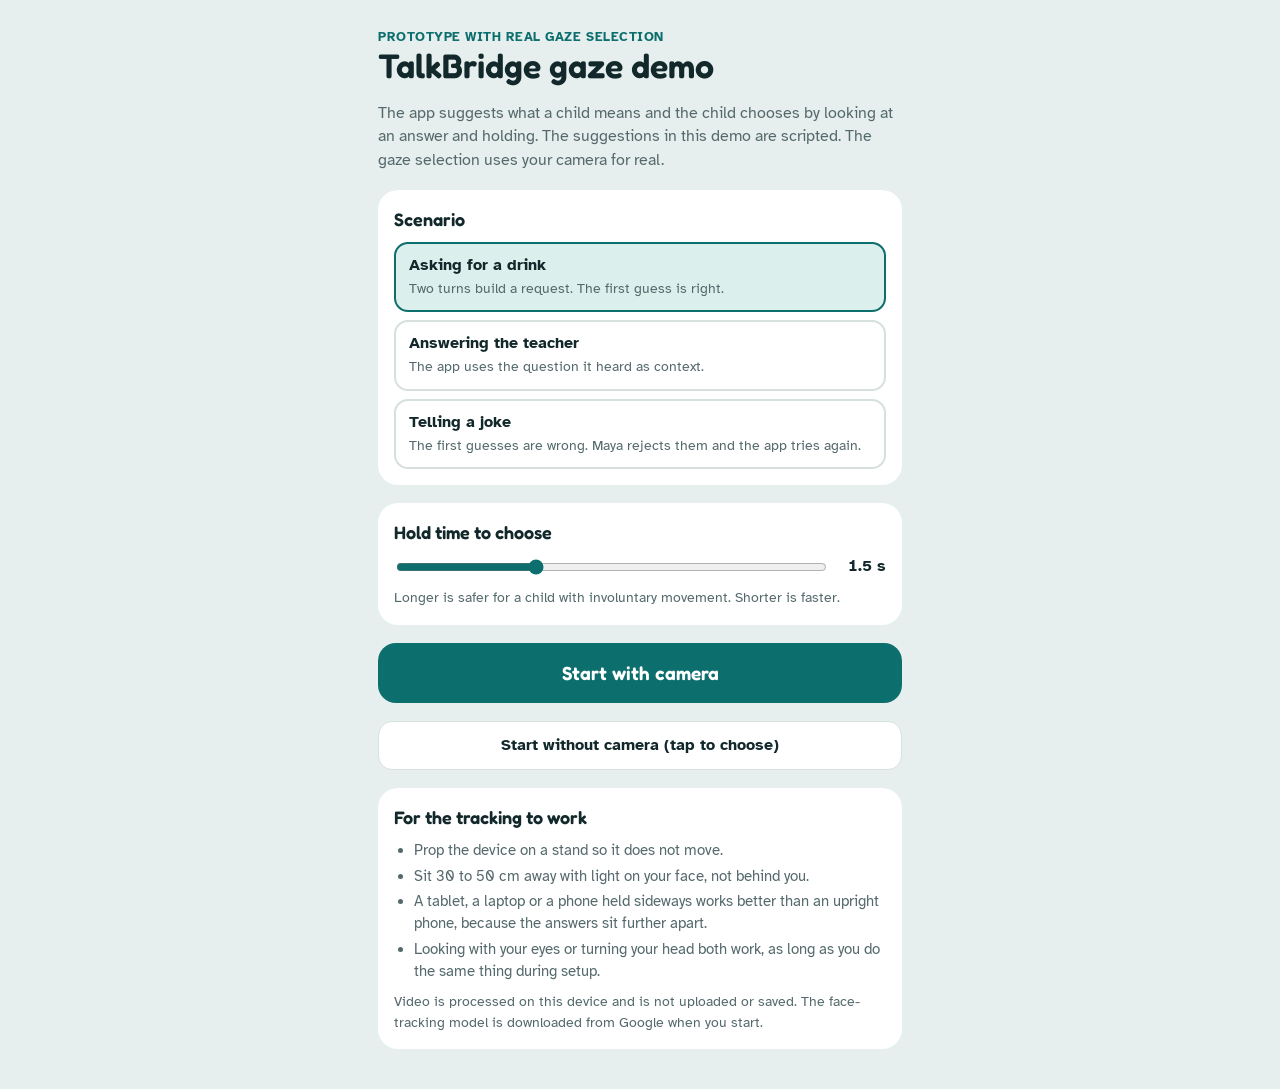
==== prototypes/demo-gaze/index.html @ 210b33aa "initial commit of demo files" ====
<!DOCTYPE html>
<html lang="en">
<head>
<meta charset="utf-8">
<meta name="viewport" content="width=device-width, initial-scale=1">
<title>TalkBridge Gaze Demo</title>
<link rel="preconnect" href="https://fonts.googleapis.com">
<link rel="preconnect" href="https://fonts.gstatic.com" crossorigin>
<link href="https://fonts.googleapis.com/css2?family=Atkinson+Hyperlegible:wght@400;700&family=Fredoka:wght@500;600&display=swap" rel="stylesheet">
<link rel="stylesheet" href="../shared/tokens.css">
<link rel="stylesheet" href="style.css">
</head>
<body>

<!-- Intro and settings -->
<main id="intro">
  <div>
    <p class="eyebrow">Prototype with real gaze selection</p>
    <h1>TalkBridge gaze demo</h1>
  </div>
  <p class="soft">The app suggests what a child means and the child chooses by looking at an answer and holding. The suggestions in this demo are scripted. The gaze selection uses your camera for real.</p>
  <p class="msg" id="introMsg" hidden></p>

  <div class="card">
    <h2>Scenario</h2>
    <div class="scn" id="scn"></div>
  </div>

  <div class="card">
    <h2>Hold time to choose</h2>
    <div class="rangeRow">
      <input type="range" id="dwell" min="0.8" max="3" step="0.1" value="1.5" aria-label="Hold time in seconds">
      <output id="dwellOut" for="dwell">1.5 s</output>
    </div>
    <p class="soft" style="font-size:14px">Longer is safer for a child with involuntary movement. Shorter is faster.</p>
  </div>

  <button class="big" id="startCam">Start with camera</button>
  <button class="ghost" id="recal" hidden>Recalibrate, then start</button>
  <button class="ghost" id="startTap">Start without camera (tap to choose)</button>

  <div class="card">
    <h2>For the tracking to work</h2>
    <ul class="tips">
      <li>Prop the device on a stand so it does not move.</li>
      <li>Sit 30 to 50 cm away with light on your face, not behind you.</li>
      <li>A tablet, a laptop or a phone held sideways works better than an upright phone, because the answers sit further apart.</li>
      <li>Looking with your eyes or turning your head both work, as long as you do the same thing during setup.</li>
    </ul>
    <p class="soft" style="font-size:14px">Video is processed on this device and is not uploaded or saved. The face-tracking model is downloaded from Google when you start.</p>
  </div>
</main>

<!-- Talk screen -->
<div id="app" hidden>
  <div class="top">
    <b>TalkBridge</b>
    <span class="demo">Demo: scripted suggestions</span>
    <button id="menu">Menu</button>
  </div>
  <div class="grid">
    <button class="tgt off" data-i="0"><i class="fill"></i><span class="t"></span><span class="pct"></span></button>
    <button class="tgt off" data-i="1"><i class="fill"></i><span class="t"></span><span class="pct"></span></button>
    <div class="center">
      <div class="camrow" id="camrow" hidden>
        <video id="video" playsinline muted></video>
        <p id="status" aria-live="polite">Starting camera</p>
      </div>
      <div id="mid" aria-live="polite"></div>
      <ul class="said" id="said"></ul>
    </div>
    <button class="tgt off" data-i="2"><i class="fill"></i><span class="t"></span><span class="pct"></span></button>
    <button class="tgt off none" data-i="3"><i class="fill"></i><span class="t"></span><span class="pct"></span></button>
  </div>
</div>

<script src="../shared/scenarios.js"></script>
<script src="app.js"></script>
</body>
</html>
---- prototypes/shared/tokens.css ----
/* Design tokens shared by every demo: colours, fonts, shadows. Light theme first, then dark. */
:root {
  --page: #e6efee;
  --page-2: #f7ecd2;
  --surface: #ffffff;
  --surface-2: #f1f6f5;
  --ink: #12282b;
  --ink-soft: #55696c;
  --line: #d6e1df;
  --primary: #0d6e6e;
  --primary-ink: #ffffff;
  --primary-soft: #dbf0ed;
  --sun: #f4b63a;
  --sun-soft: #fdf1d2;
  --sun-ink: #5a4200;
  --good: #2c8a57;
  --bad: #c2523a;
  --bezel: #12282b;
  --shadow: 0 1px 2px rgba(18,40,43,.06), 0 6px 18px rgba(18,40,43,.08);
  --font-display: "Fredoka", "Trebuchet MS", system-ui, sans-serif;
  --font-body: "Atkinson Hyperlegible", "Verdana", system-ui, sans-serif;
}
@media (prefers-color-scheme: dark) {
  :root:not([data-theme="light"]) {
    color-scheme: dark;
    --page: #0b1618; --page-2: #1c1a10; --surface: #142427; --surface-2: #1b3033; --ink: #e8f1f0;
    --ink-soft: #9fb6b7; --line: #2a4346; --primary: #45bdb3; --primary-ink: #06201f; --primary-soft: #18393a;
    --sun: #f4b63a; --sun-soft: #3d3110; --sun-ink: #f8dd98; --good: #58c389; --bad: #ee866f;
    --bezel: #020607; --shadow: 0 1px 2px rgba(0,0,0,.3), 0 6px 18px rgba(0,0,0,.35);
  }
}
:root[data-theme="dark"] {
  color-scheme: dark;
  --page: #0b1618; --page-2: #1c1a10; --surface: #142427; --surface-2: #1b3033; --ink: #e8f1f0;
  --ink-soft: #9fb6b7; --line: #2a4346; --primary: #45bdb3; --primary-ink: #06201f; --primary-soft: #18393a;
  --sun: #f4b63a; --sun-soft: #3d3110; --sun-ink: #f8dd98; --good: #58c389; --bad: #ee866f;
  --bezel: #020607; --shadow: 0 1px 2px rgba(0,0,0,.3), 0 6px 18px rgba(0,0,0,.35);
}
---- prototypes/demo-gaze/style.css ----
/* Gaze demo. Layout: four large gaze targets in the screen corners, camera preview and status in the middle. */
* { box-sizing: border-box; }
html, body { margin: 0; height: 100%; }
body { background: var(--page); color: var(--ink); font-family: var(--font-body); font-size: 16px; line-height: 1.45; }
button { font: inherit; color: inherit; cursor: pointer; }
button:focus-visible, input:focus-visible { outline: 3px solid var(--sun); outline-offset: 2px; }
h1, h2 { font-family: var(--font-display); font-weight: 600; margin: 0; text-wrap: balance; }
p { margin: 0; }
[hidden] { display: none !important; }

/* Intro */
#intro { max-width: 560px; margin: 0 auto; padding: 28px 18px 40px; display: flex; flex-direction: column; gap: 18px; }
#intro h1 { font-size: 34px; line-height: 1.1; }
.eyebrow { font-size: 13px; font-weight: 700; color: var(--primary); letter-spacing: .04em; text-transform: uppercase; }
.soft { color: var(--ink-soft); }
.card { background: var(--surface); border-radius: 20px; padding: 16px; display: flex; flex-direction: column; gap: 10px; }
.card h2 { font-size: 18px; }
.scn { display: flex; flex-direction: column; gap: 8px; }
.scn button { text-align: left; border: 2px solid var(--line); background: var(--surface); border-radius: 14px; padding: 10px 13px; }
.scn button[aria-pressed="true"] { border-color: var(--primary); background: var(--primary-soft); }
.scn b { display: block; } .scn span { font-size: 14px; color: var(--ink-soft); }
.big { border: 0; background: var(--primary); color: var(--primary-ink); border-radius: 18px; padding: 16px; font-family: var(--font-display); font-weight: 600; font-size: 19px; min-height: 60px; }
.ghost { border: 1.5px solid var(--line); background: var(--surface); border-radius: 14px; padding: 12px 14px; font-weight: 700; }
.tips { margin: 0; padding-left: 20px; color: var(--ink-soft); font-size: 15px; display: flex; flex-direction: column; gap: 4px; }
.rangeRow { display: flex; align-items: center; gap: 12px; }
.rangeRow input { flex: 1; accent-color: var(--primary); }
.rangeRow output { font-variant-numeric: tabular-nums; font-weight: 700; min-width: 4.5ch; text-align: right; }
.msg { background: var(--sun-soft); color: var(--sun-ink); border-radius: 12px; padding: 10px 12px; font-weight: 700; font-size: 15px; }

/* App */
#app { height: 100%; display: flex; flex-direction: column; }
.top { display: flex; align-items: center; gap: 10px; padding: 8px 12px; }
.top b { font-family: var(--font-display); font-size: 18px; }
.top .demo { flex: 1; font-size: 12px; font-weight: 700; color: var(--sun-ink); background: var(--sun-soft); border-radius: 8px; padding: 4px 8px; text-align: center; }
.top button { border: 1.5px solid var(--line); background: var(--surface); border-radius: 999px; padding: 6px 14px; font-size: 14px; font-weight: 700; }
.grid { flex: 1; min-height: 0; display: grid; grid-template-columns: 1fr 1fr; grid-template-rows: minmax(104px, 24%) 1fr minmax(104px, 24%); gap: 10px; padding: 4px 10px 12px; }
.tgt { position: relative; overflow: hidden; border: 3px solid var(--line); background: var(--surface); border-radius: 22px; padding: 10px 12px; display: flex; flex-direction: column; align-items: center; justify-content: center; gap: 4px; text-align: center; transition: border-color .15s, transform .15s; }
.tgt .fill { position: absolute; inset: 0; background: var(--primary-soft); transform: scaleX(var(--p, 0)); transform-origin: left; z-index: 0; }
.tgt .t, .tgt .pct { position: relative; z-index: 1; }
.tgt .t { font-family: var(--font-display); font-weight: 500; font-size: clamp(16px, 4.6vw, 24px); line-height: 1.2; }
.tgt .pct { font-size: 13px; color: var(--ink-soft); font-variant-numeric: tabular-nums; }
.tgt.look { border-color: var(--primary); transform: scale(1.02); }
.tgt.off { visibility: hidden; }
.tgt.none { border-style: dashed; border-color: var(--bad); }
.tgt.none .t { color: var(--bad); font-size: clamp(15px, 4vw, 20px); }
.tgt.cal { visibility: visible; border-color: transparent; background: none; }
.tgt.cal.on::after, .cdot { content: ""; width: 44px; height: 44px; border-radius: 50%; background: var(--sun); box-shadow: 0 0 0 10px var(--sun-soft); animation: pulse 1s ease-in-out infinite; }
@keyframes pulse { 50% { transform: scale(.75); } }
.center { grid-column: 1 / -1; min-height: 0; overflow-y: auto; background: var(--surface); border-radius: 22px; padding: 12px 14px; display: flex; flex-direction: column; align-items: center; gap: 10px; text-align: center; }
.camrow { display: flex; align-items: center; gap: 12px; }
video { width: 96px; height: 72px; object-fit: cover; border-radius: 14px; transform: scaleX(-1); background: #17383b; }
#status { font-size: 13px; font-weight: 700; color: var(--ink-soft); text-align: left; }
.context { font-size: 14px; color: var(--ink-soft); }
.prompt { font-family: var(--font-display); font-size: 20px; }
.spoken { background: var(--primary); color: var(--primary-ink); border-radius: 22px 22px 22px 6px; padding: 14px 18px; font-family: var(--font-display); font-size: 22px; line-height: 1.25; }
.spoken small { display: block; font-family: var(--font-body); font-size: 12px; font-weight: 700; opacity: .85; }
.said { list-style: none; padding: 0; margin: 0; display: flex; flex-wrap: wrap; gap: 6px; justify-content: center; }
.said li { font-size: 14px; padding: 5px 11px; background: var(--primary-soft); border-radius: 14px; }
.btnrow { display: flex; flex-wrap: wrap; gap: 8px; justify-content: center; }
@media (prefers-reduced-motion: reduce) { *, *::before, *::after { transition: none !important; animation: none !important; } }
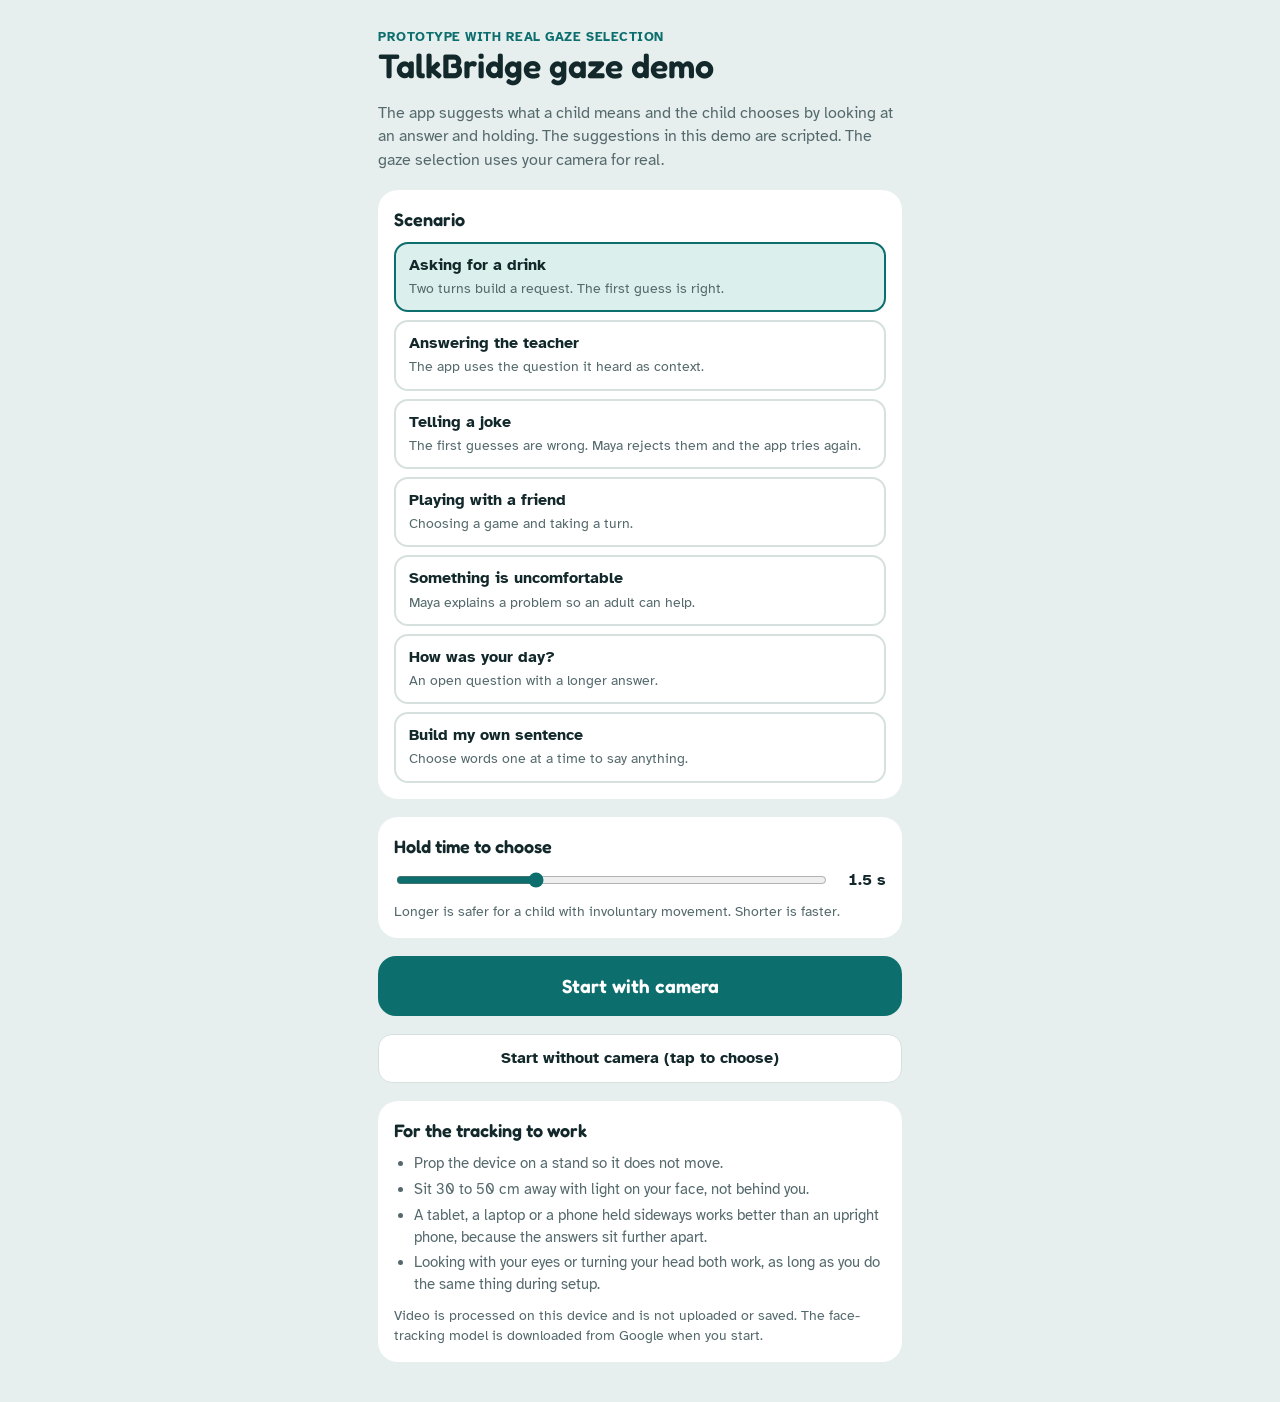
==== commit 4cded74e: "add sentence builder scenarios" ====
--- a/prototypes/demo-gaze/index.html
+++ b/prototypes/demo-gaze/index.html
@@ -63,8 +63,9 @@
     <button class="tgt off" data-i="1"><i class="fill"></i><span class="t"></span><span class="pct"></span></button>
     <div class="center">
       <div class="camrow" id="camrow" hidden>
-        <video id="video" playsinline muted></video>
-        <p id="status" aria-live="polite">Starting camera</p>
+        <video id="video" playsinline muted autoplay title="Tap to enlarge"></video>
+        <div><p id="status" aria-live="polite">Starting camera</p><p id="caminfo" style="font-size:12px;color:var(--ink-soft);text-align:left"></p></div>
+        <button class="ghost" id="swap" hidden style="padding:6px 12px;font-size:13px">Switch camera</button>
       </div>
       <div id="mid" aria-live="polite"></div>
       <ul class="said" id="said"></ul>
@@ -75,6 +76,7 @@
 </div>
 
 <script src="../shared/scenarios.js"></script>
+<script src="../shared/builder.js"></script>
 <script src="app.js"></script>
 </body>
 </html>
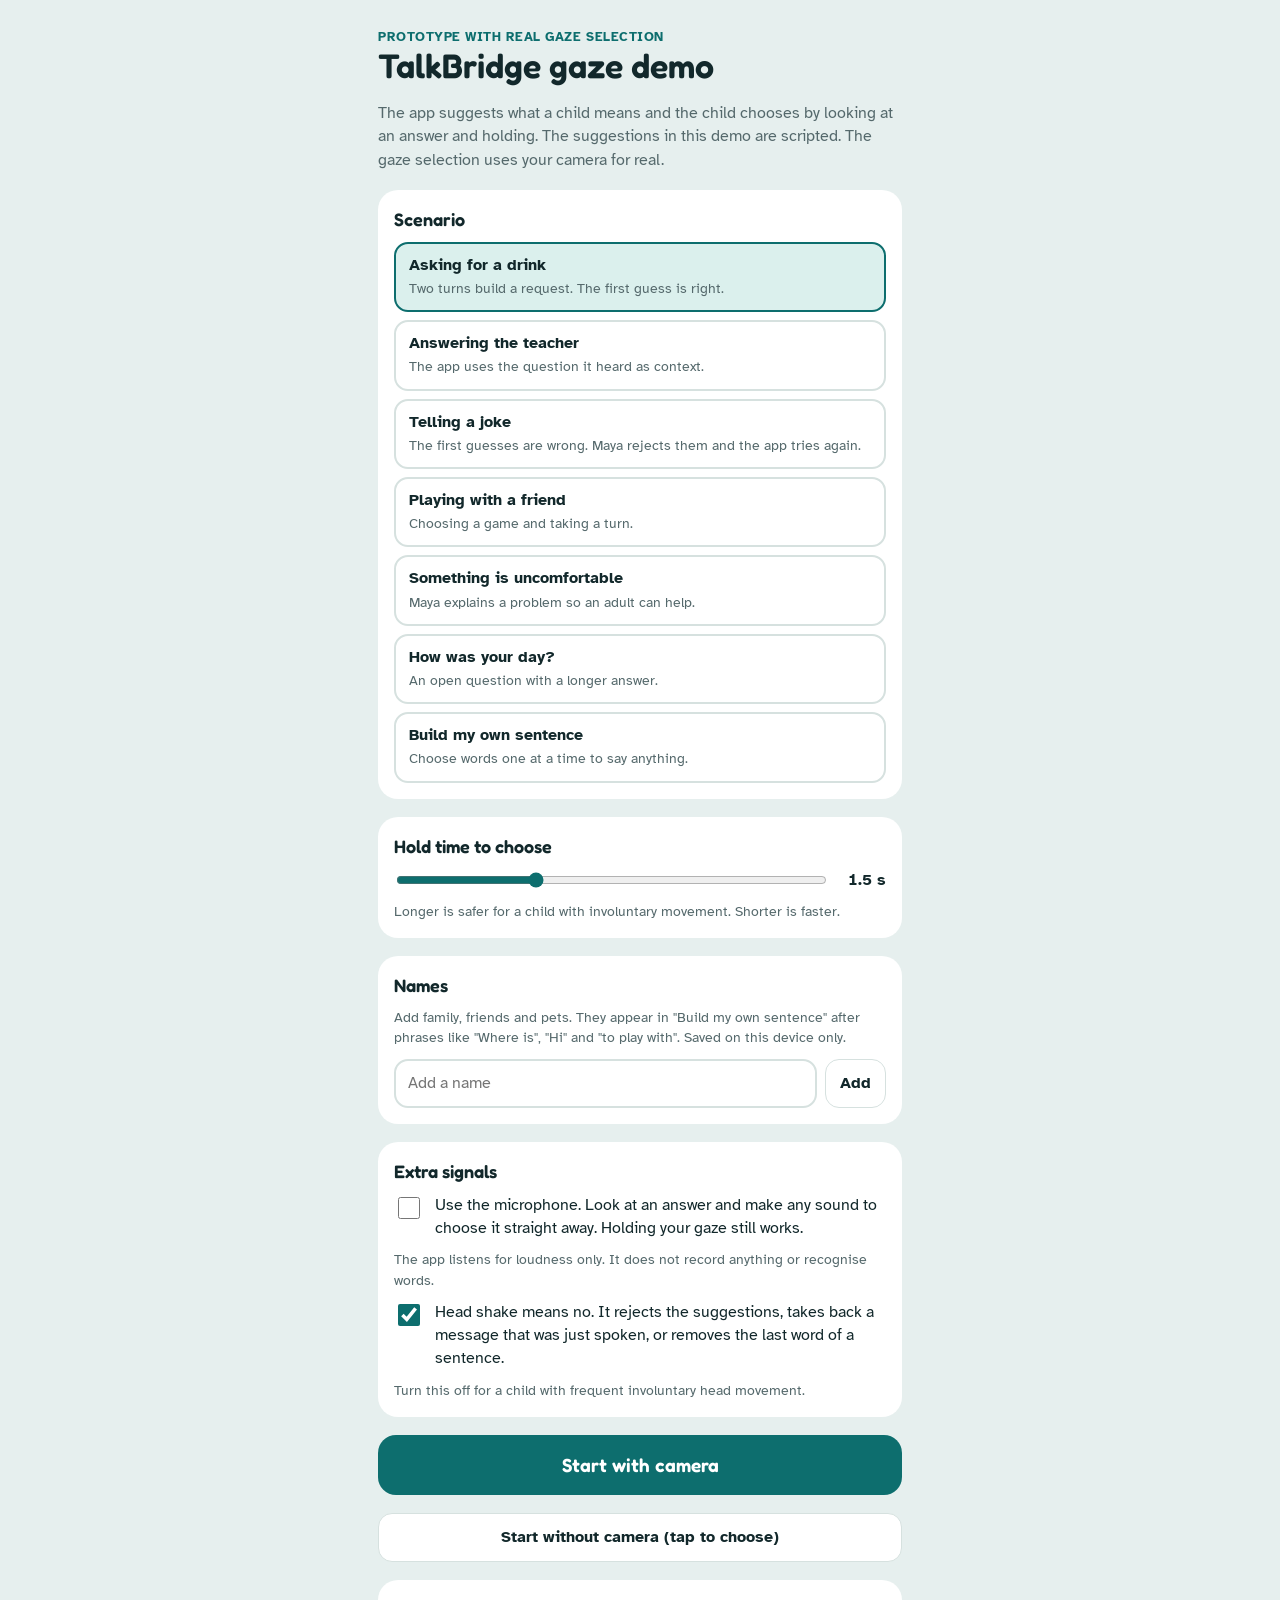
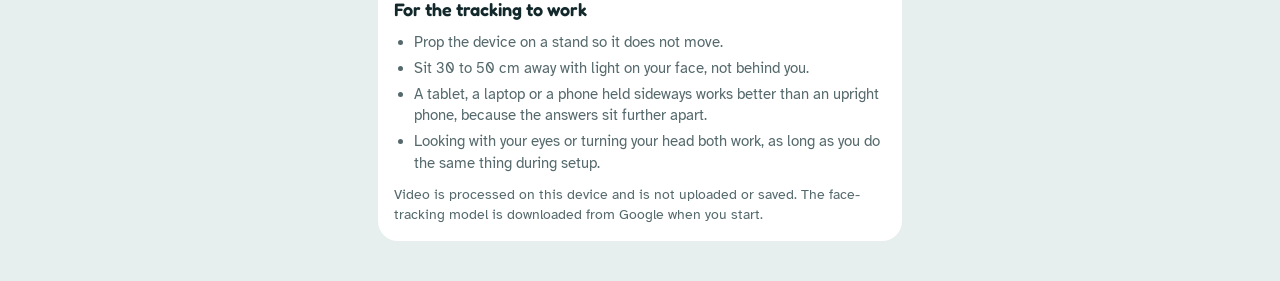
==== commit 2a33a9ff: "tuning gaze tracking with sound and indicating no with a headshake" ====
--- a/prototypes/demo-gaze/index.html
+++ b/prototypes/demo-gaze/index.html
@@ -35,6 +35,30 @@
     <p class="soft" style="font-size:14px">Longer is safer for a child with involuntary movement. Shorter is faster.</p>
   </div>
 
+  <div class="card">
+    <h2>Names</h2>
+    <p class="soft" style="font-size:14px">Add family, friends and pets. They appear in "Build my own sentence" after phrases like "Where is", "Hi" and "to play with". Saved on this device only.</p>
+    <form id="nameForm" style="display:flex;gap:8px">
+      <input class="field" id="nameInput" type="text" maxlength="20" autocomplete="off" placeholder="Add a name" aria-label="Name to add">
+      <button class="ghost" type="submit">Add</button>
+    </form>
+    <ul class="names" id="nameList"></ul>
+  </div>
+
+  <div class="card">
+    <h2>Extra signals</h2>
+    <label style="display:flex;gap:12px;align-items:flex-start">
+      <input type="checkbox" id="mic" style="width:22px;height:22px;flex:0 0 auto;accent-color:var(--primary)">
+      <span>Use the microphone. Look at an answer and make any sound to choose it straight away. Holding your gaze still works.</span>
+    </label>
+    <p class="soft" style="font-size:14px">The app listens for loudness only. It does not record anything or recognise words.</p>
+    <label style="display:flex;gap:12px;align-items:flex-start">
+      <input type="checkbox" id="shake" checked style="width:22px;height:22px;flex:0 0 auto;accent-color:var(--primary)">
+      <span>Head shake means no. It rejects the suggestions, takes back a message that was just spoken, or removes the last word of a sentence.</span>
+    </label>
+    <p class="soft" style="font-size:14px">Turn this off for a child with frequent involuntary head movement.</p>
+  </div>
+
   <button class="big" id="startCam">Start with camera</button>
   <button class="ghost" id="recal" hidden>Recalibrate, then start</button>
   <button class="ghost" id="startTap">Start without camera (tap to choose)</button>
@@ -64,8 +88,10 @@
     <div class="center">
       <div class="camrow" id="camrow" hidden>
         <video id="video" playsinline muted autoplay title="Tap to enlarge"></video>
-        <div><p id="status" aria-live="polite">Starting camera</p><p id="caminfo" style="font-size:12px;color:var(--ink-soft);text-align:left"></p></div>
-        <button class="ghost" id="swap" hidden style="padding:6px 12px;font-size:13px">Switch camera</button>
+        <div><p id="status" aria-live="polite">Starting camera</p><p id="caminfo" style="font-size:12px;color:var(--ink-soft);text-align:left"></p>
+          <div id="meterRow" hidden style="display:flex;align-items:center;gap:6px;font-size:12px;color:var(--ink-soft)">Sound<span style="display:inline-block;width:80px;height:8px;border-radius:4px;background:var(--surface-2);overflow:hidden"><i id="meter" style="display:block;height:100%;width:0;background:var(--primary)"></i></span></div></div>
+        <div style="display:flex;flex-direction:column;gap:6px"><button class="ghost" id="recentre" style="padding:6px 12px;font-size:13px">Re-centre</button>
+        <button class="ghost" id="swap" hidden style="padding:6px 12px;font-size:13px">Switch camera</button></div>
       </div>
       <div id="mid" aria-live="polite"></div>
       <ul class="said" id="said"></ul>
--- a/prototypes/demo-gaze/style.css
+++ b/prototypes/demo-gaze/style.css
@@ -25,6 +25,12 @@
 .rangeRow { display: flex; align-items: center; gap: 12px; }
 .rangeRow input { flex: 1; accent-color: var(--primary); }
 .rangeRow output { font-variant-numeric: tabular-nums; font-weight: 700; min-width: 4.5ch; text-align: right; }
+.field { flex: 1; min-width: 0; font: inherit; color: var(--ink); background: var(--surface); border: 2px solid var(--line); border-radius: 14px; padding: 10px 12px; }
+.names { list-style: none; margin: 0; padding: 0; display: flex; flex-wrap: wrap; gap: 8px; }
+.names:empty { display: none; }
+.names li { display: flex; align-items: center; gap: 4px; background: var(--primary-soft); border-radius: 999px; padding: 4px 4px 4px 12px; font-weight: 700; }
+.names button { border: 0; background: none; width: 30px; height: 30px; border-radius: 50%; font-size: 18px; line-height: 1; color: var(--ink-soft); }
+.names button:hover { background: var(--surface); }
 .msg { background: var(--sun-soft); color: var(--sun-ink); border-radius: 12px; padding: 10px 12px; font-weight: 700; font-size: 15px; }
 
 /* App */
